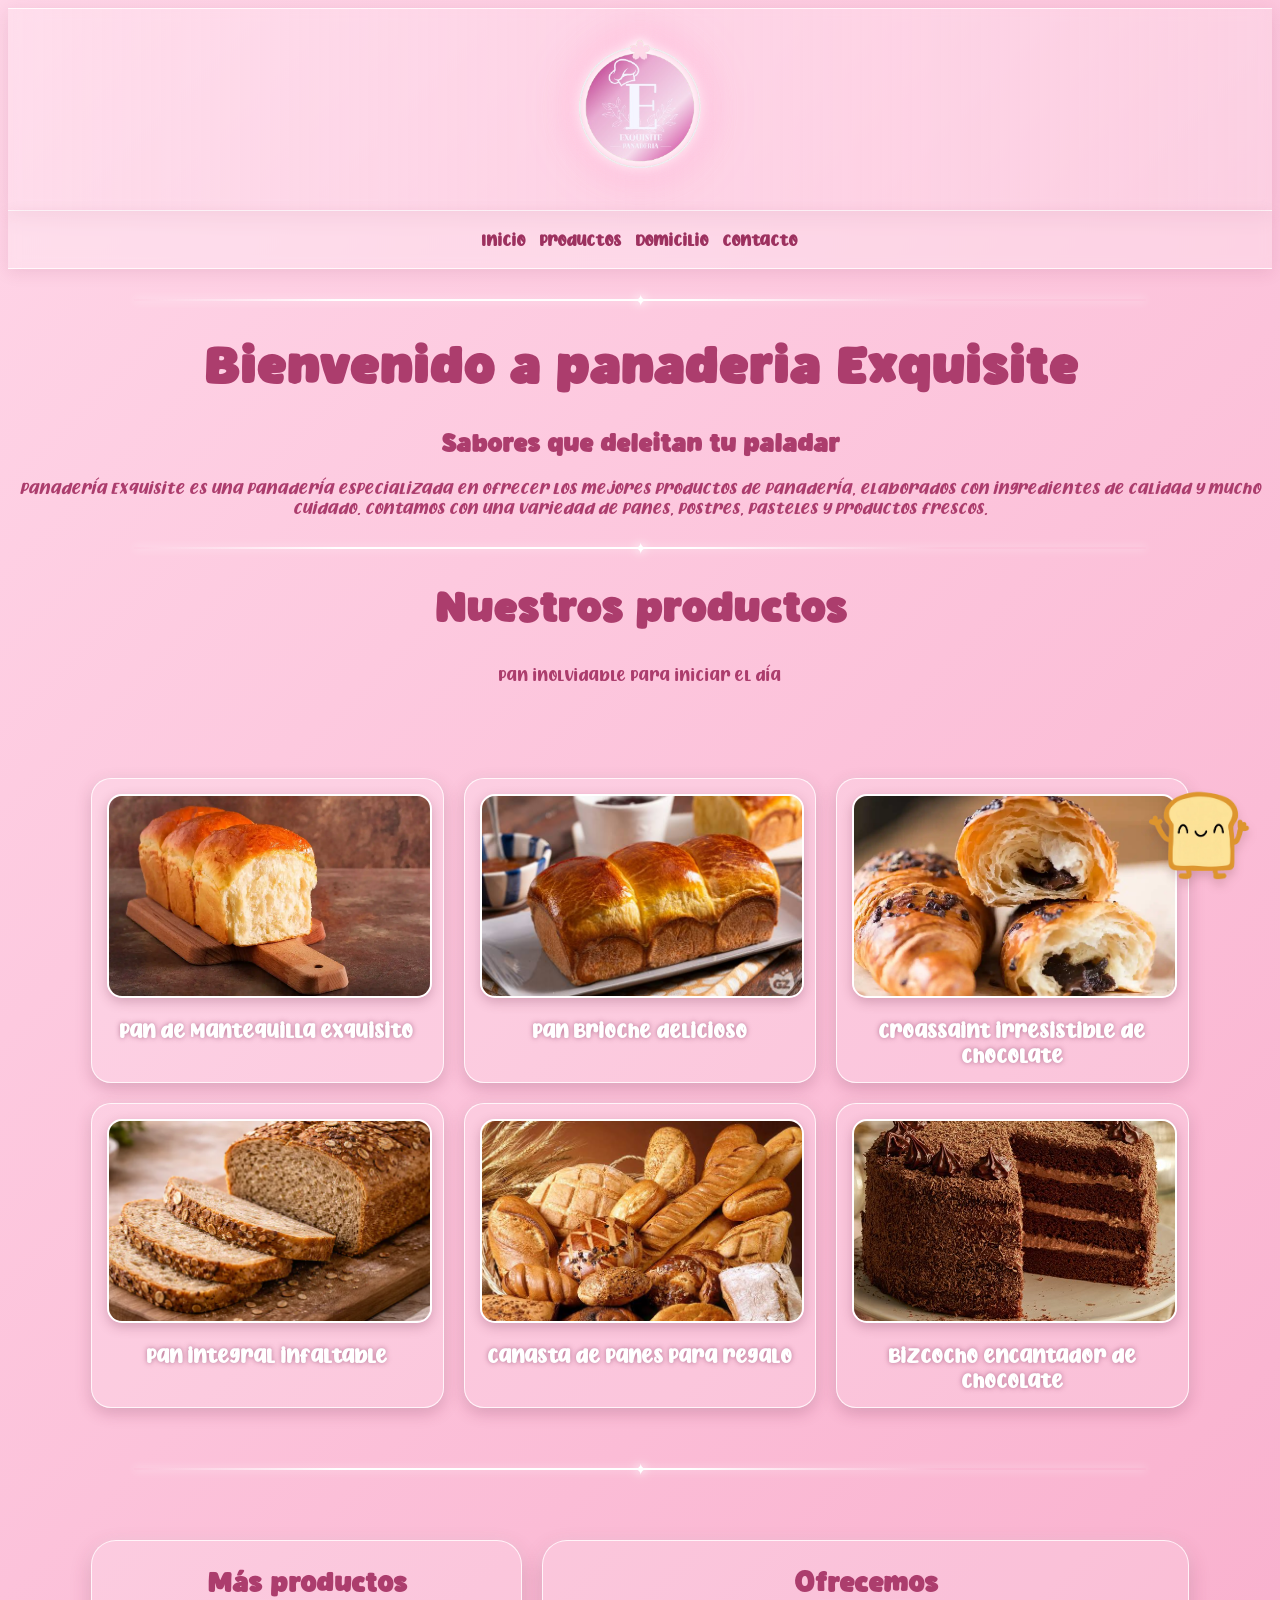
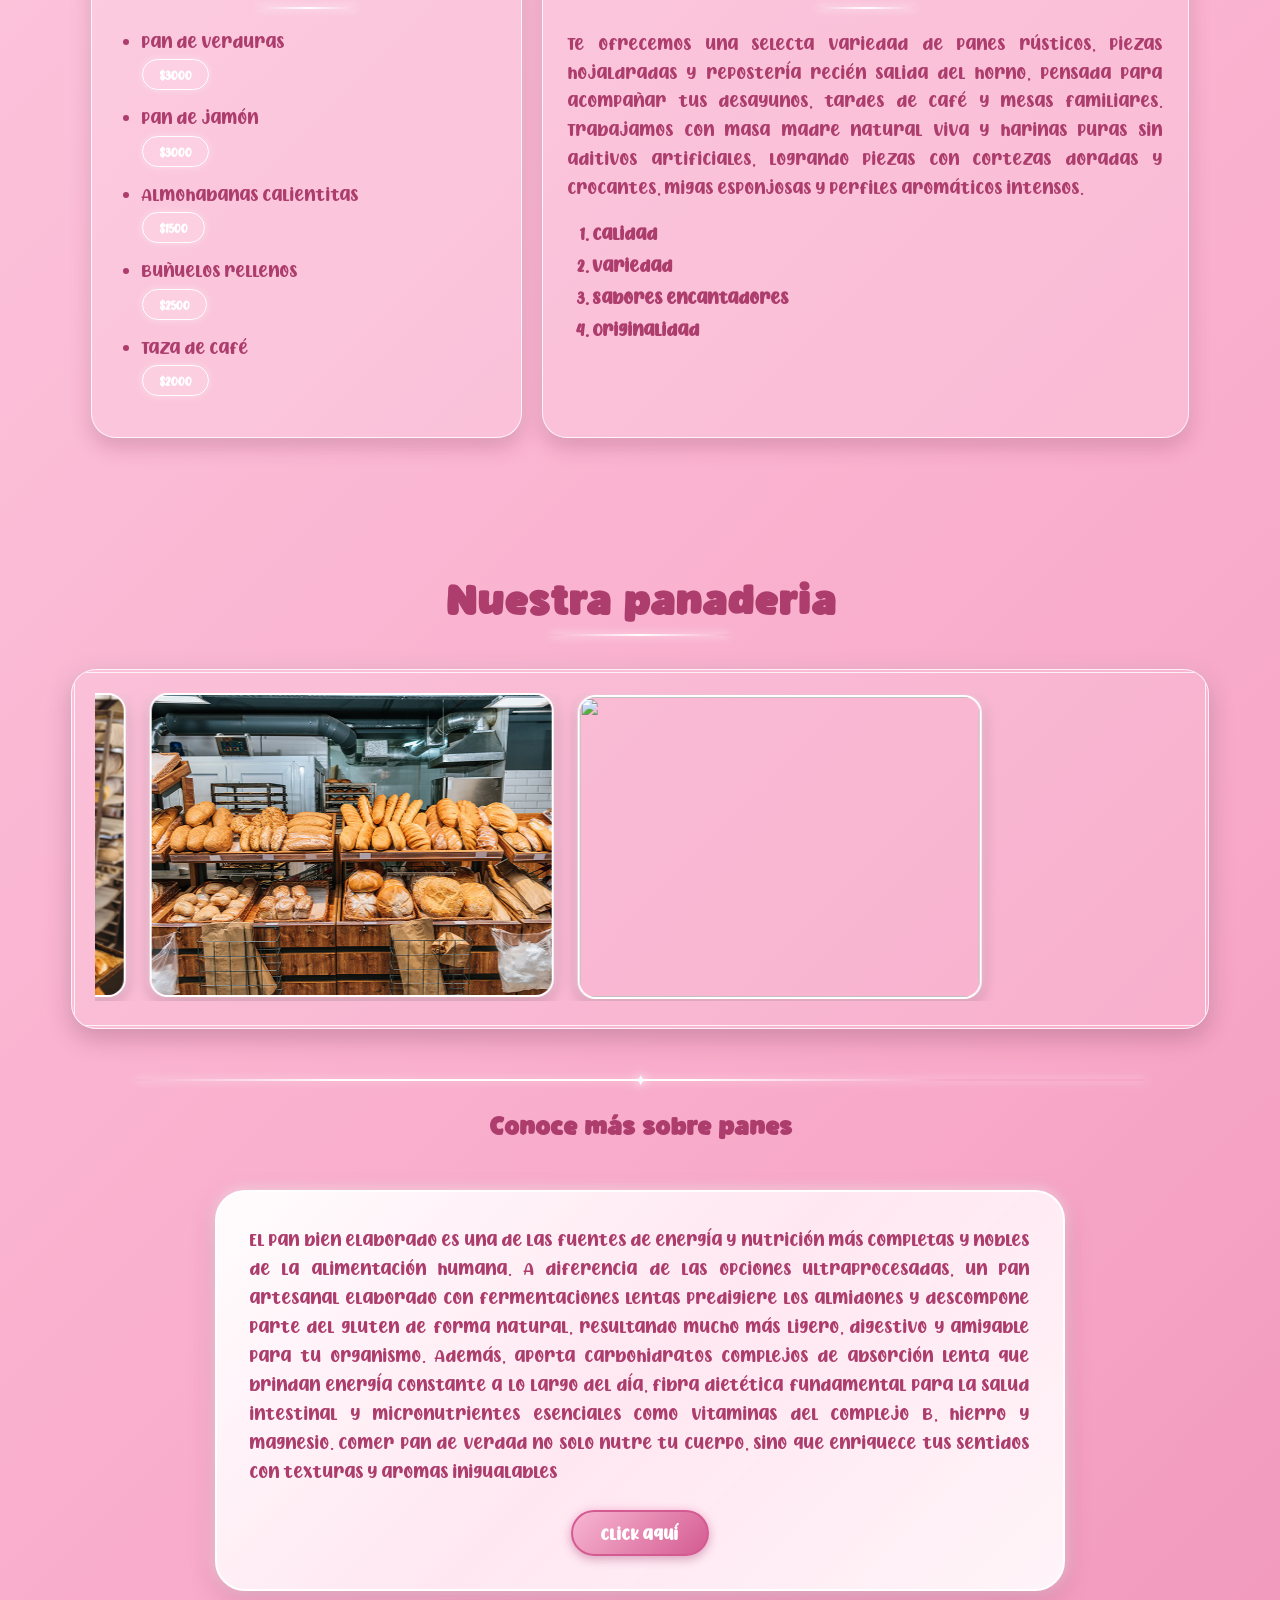
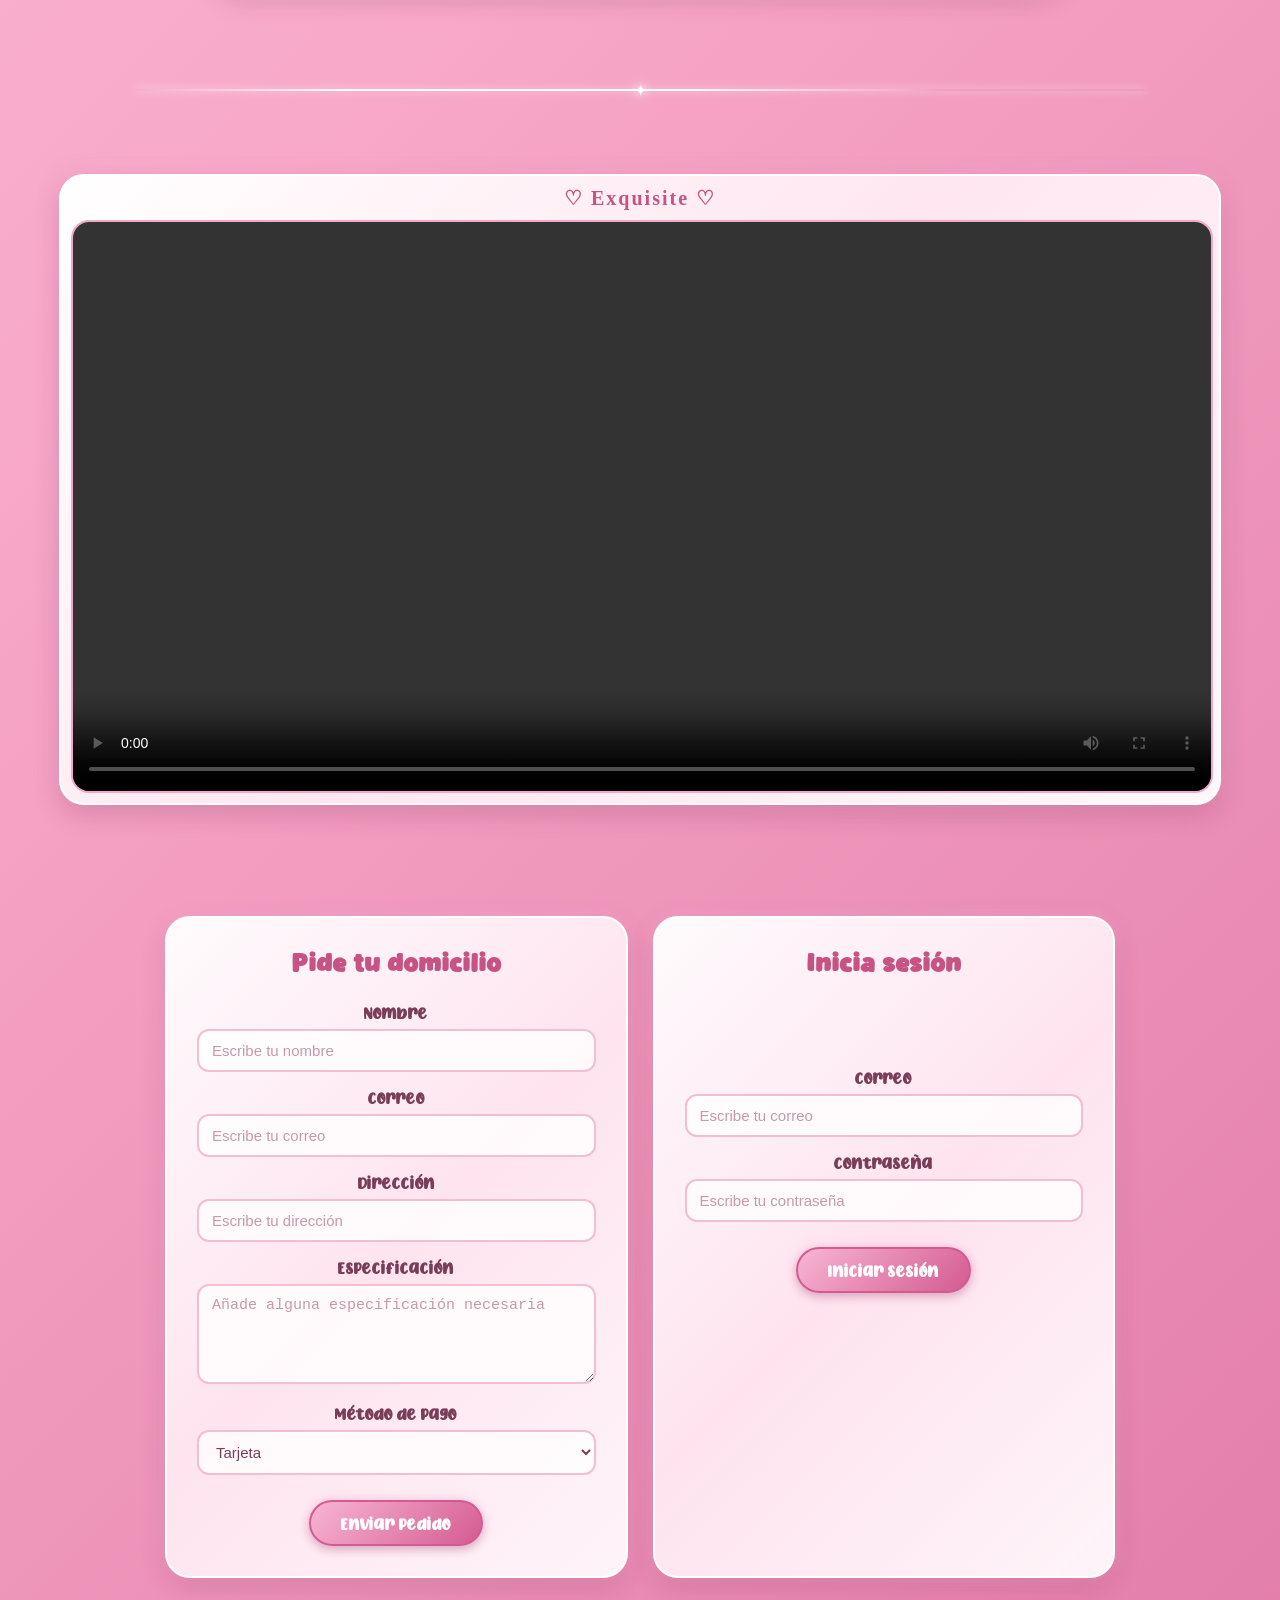
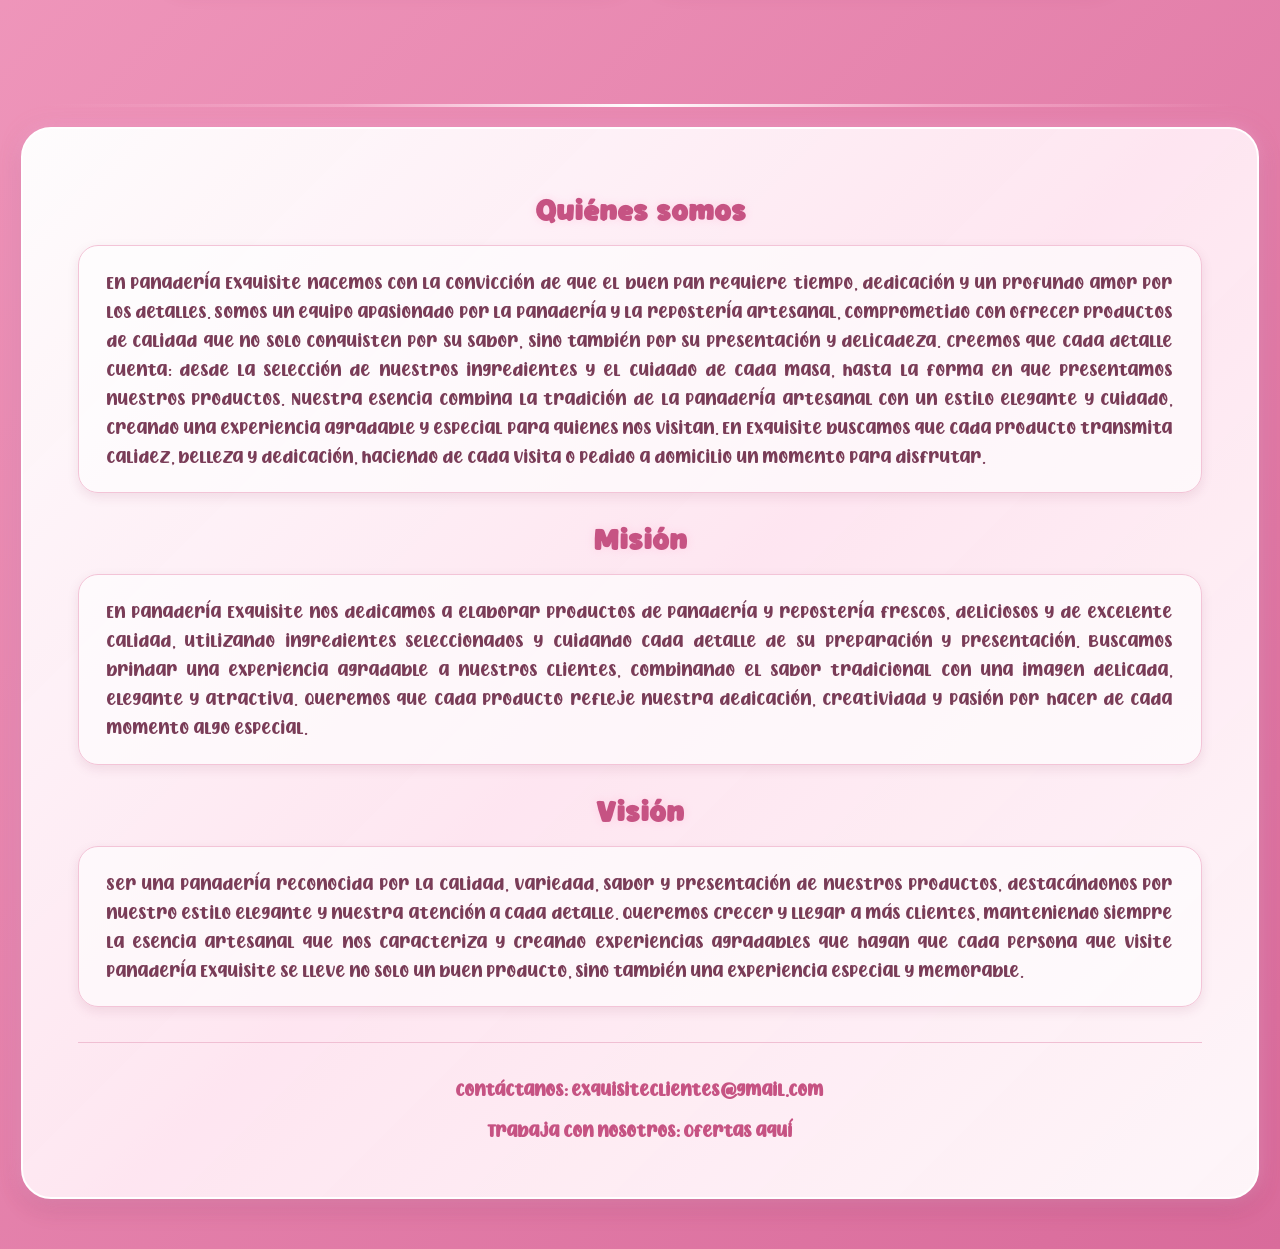
==== index.html @ e4d368e2 "Add files via upload" ====
<!DOCTYPE html>
<html lang="en">
<head>
    <meta charset="UTF-8">
    <meta name="viewport" content="width=device-width, initial-scale=1.0">
    <title>Panaderia Exquisite</title>
    <link rel="stylesheet" href="estilo.css">
</head>
<body>
    <div class="intro-panes">
    <span>🥐</span>
    <span>🍞</span>
    <span>🥖</span>
    <span>🧁</span>
    <span>🥐</span>
    <span>🍞</span>
    <span>🥖</span>
    <span>🧁</span>
    <span>🍞</span>
    <span>🥐</span>
    </div>
    <!-- MASCOTA PAN -->
    <div class="mascota-pan">
        <img src="Imagenes/imagen_2026-09-28_223225090-removebg-preview.png" alt="Mascota de Panadería Exquisite">
    </div>
    <center>
    <div class="barra-logo">
        <img src="Imagenes/OTRO LOGO.png" alt="logo" width="150" height="100" class="logo">
    </div>
    <div class="menu-exquisite">
        <table>
            <tr>
            <td>
                <a href="#inicio">Inicio</a>
            </td>
            <td>
                <a href="#productos">Productos</a>
            </td>
            <td>
                <a href="#domicilio">Domicilio</a>
            </td>
            <td>
                <a href="#contacto">Contacto</a>
            </td>
            </tr>
        </table>
    </div>
    </center>
    <div class="linea-decorativa">
        <span class="punto">✦</span>
    </div>
    <div class="Titulo">
        <center>
            <h1>
                    <strong>Bienvenido a panaderia Exquisite</strong>
                </h1>
            </center>
        </div>
        <center>
    </center>
    <center>
        <h2>
            <strong>Sabores que deleitan tu paladar</strong>
        </h2>
        <p>
            <em>Panadería Exquisite es una panadería especializada en ofrecer los mejores productos de panadería, elaborados con ingredientes de calidad y mucho cuidado. Contamos con una variedad de panes, postres, pasteles y productos frescos.</em>
        </p>
        <div class="linea-decorativa">
            <span class="punto">✦</span>
        </div>
        <span class="tituloo">
            <h2 id="productos">
                <strong>Nuestros productos</strong>
            </h2>
        </span>
        <p>Pan inolvidable para iniciar el día</p>
    </center>
    <br>
    <center>
        <div class="catalogo">
            <table>
                <tr>
                    <td width="200" valign="top">
                        <img src="Imagenes/pan-de-mantequilla.webp">
                        <details>
                            <summary>Pan de Mantequilla exquisito</summary><button>$4000</button>
                            <P>Elaborado con mantequilla de primera calidad que le otorga un aroma irresistible, una miga extrasuave y un sabor delicadamente suave. Ideal para acompañar tus desayunos o disfrutar solo a cualquier hora del día.</P>
                        </details>
                    </td>
                    <td width="200" valign="top">
                        <img src="Imagenes/images.jpg">
                        <details>
                            <summary>Pan Brioche delicioso</summary><button>$5000</button>
                            <p>n clásico de la repostería francesa. Destaca por su textura esponjosa, su corteza dorada y un toque de dulzura característico que se deshace en la boca. Perfecto para tostadas francesas o meriendas especiales.</p>
                        </details>
                    </td>
                    <td width="200" valign="top">
                        <img src="Imagenes/croissant-relleno-de-chocolate.webp">
                        <details>
                            <summary>Croassaint irresistible de chocolate</summary><button>$4500</button>
                            <p>Deliciosa y crujiente masa de hojaldre elaborada con finas capas de mantequilla, rellenada en su corazón con rico chocolate cremoso. El equilibrio perfecto entre lo crujiente del hojaldre y el dulzor del cacao.</p>
                        </details>
                    </td>
                </tr>
                <tr>
                    <td width="200" valign="top">
                        <img src="Imagenes/pan-integral-casero-768.webp">
                        <details>
                            <summary>Pan integral infaltable</summary><button>$5000</button>
                            <p>Horneado con harina 100% integral y una selección de granos ricos en fibra. Conserva el sabor auténtico del trigo natural, ofreciendo una opción nutritiva, saludable y llena de energía para tus comidas diarias.</p>
                        </details>
                    </td>
                    <td width="200" valign="top">
                        <img src="Imagenes/images (1).jpg">
                        <details>
                            <summary>Canasta de panes para regalo</summary><button>$18000</button>
                            <p>Una variada y colorida selección de nuestras mejores creaciones artesanales. Incluye una mezcla de panes salados, integrales y de corteza crujiente, ideal para compartir al centro de la mesa en reuniones o cenas familiares.</p>
                        </details>
                    </td>
                    <td width="200" valing="top">
                        <img src="Imagenes/bizcocho-de-chocolate-y-trufa_abafe2bc_600x600.jpg">
                        <details>
                            <summary>Bizcocho encantador de chocolate</summary><button>$6000</button>
                            <p>Un bizcocho húmedo, esponjoso e intensamente achocolatado. Preparado con cacao puro para ofrecer un sabor profundo y reconfortante en cada bocado, perfecto para acompañar un buen café o vaso de leche.</p>
                        </details>
                    </td>
                </tr>
            </table>
        </div>
    </center>
        <div class="linea-decorativa">
            <span class="punto">✦</span>
        </div>
    <center>
 <div class="productos-empresa">
    <table>
        <tr>
            <td width="40%" valign="top">
                <h2>
                    <strong>Más productos</strong>
                </h2>

                <ul>
                    <li>Pan de verduras<br><button>$3000</button></li>
                    <li>Pan de jamón<br><button>$3000</button></li>
                    <li>Almohabanas calientitas<br><button>$1500</button></li>
                    <li>Buñuelos rellenos<br><button>$2500</button></li>
                    <li>Taza de café<br><button>$2000</button></li>
                </ul>
            </td>

            <td width="60%" valign="top">
                <h2>
                    <strong>Ofrecemos</strong>
                </h2>

                <p>
                    Te ofrecemos una selecta variedad de panes rústicos, piezas
                    hojaldradas y repostería recién salida del horno, pensada para
                    acompañar tus desayunos, tardes de café y mesas familiares.
                    Trabajamos con masa madre natural viva y harinas puras sin
                    aditivos artificiales, logrando piezas con cortezas doradas y
                    crocantes, migas esponjosas y perfiles aromáticos intensos.
                </p>

                <ol>
                    <li>Calidad</li>
                    <li>Variedad</li>
                    <li>Sabores encantadores</li>
                    <li>Originalidad</li>
                </ol>
            </td>
        </tr>
    </table>
</div>
    <br>
    <center>
        <div class="carrusel">
            <h2>
                <strong>Nuestra panaderia</strong>
            </h2>
            <table border="4" bordercolor="white">
                <tr>
                    <td width="1200">
                        <marquee direction="right" scrollamount="17">
                            <img src="Imagenes/images (3).jpg" width="400" height="300" border="2">
                            <img src="Imagenes/images (4).jpg" width="400" height="300" border="2">
                            <img src="Imagenes/michetta-and-sweet-food-on-a-table-while-male-and-2023-11-27-05-03-19-utc-1024x683.jpg" width="400" height="300" border="2">
                            <img src="Imagenes/panaderia-barranquilla.jpg" width="400" height="300" border="2">
                            <img src="Imagenes/Tipos-de-pan.webp" width="400" height="300" border="2">

                        </marquee>
                    </td>
                </tr>
            </table>
        </div>
    </center>
    <div class="linea-decorativa">
        <span class="punto">✦</span>
    </div>
    <center>
        <h2>
            <strong>Conoce más sobre panes</strong>
        </h2>
        <div class="contenedor">
            <table width="800">
                <tr>
                    <td>
                        <p>El pan bien elaborado es una de las fuentes de energía y nutrición más completas y nobles de la alimentación humana. A diferencia de las opciones ultraprocesadas, un pan artesanal elaborado con fermentaciones lentas predigiere los almidones y descompone parte del gluten de forma natural, resultando mucho más ligero, digestivo y amigable para tu organismo. Además, aporta carbohidratos complejos de absorción lenta que brindan energía constante a lo largo del día, fibra dietética fundamental para la salud intestinal y micronutrientes esenciales como vitaminas del complejo B, hierro y magnesio. Comer pan de verdad no solo nutre tu cuerpo, sino que enriquece tus sentidos con texturas y aromas inigualables</p>
                        <center>
                            <button class="boton-pan"><a href="https://www.levapan.com/tipos-de-panes-colombianos/">Click aquí</a></button>
                        </center>
                    </td>
                </tr>
            </table>
        </div>
    </center>
    <br>
    <div class="linea-decorativa">
        <span class="punto">✦</span>
    </div>
<br>
<div class="video">
    <div class="titulo-video">♡ Exquisite ♡</div>
        <video controls>
            <source src="Videos/Video horizontal para una panadería elegante con estética cute rosa, romántica, delicada y apetitosa. Paleta de rosa pastel, blanco, crema y pequeños detalles dorados. Una panadería refinada aparece con iluminación.mp4" type="video/mp4">
            Tu navegador no puede reproducir este video.
         </video>
</div>
    <br>
    <br>
<div class="formularios">

    <!-- FORMULARIO DOMICILIO -->
    <div class="formulario domicilio">
        <h3 id="domicilio">Pide tu domicilio</h3>

        <form>
            <label>Nombre</label>
            <input type="text" placeholder="Escribe tu nombre">

            <label>Correo</label>
            <input type="email" placeholder="Escribe tu correo">

            <label>Dirección</label>
            <input type="text" placeholder="Escribe tu dirección">

            <label>Especificación</label>
            <textarea placeholder="Añade alguna especificación necesaria"></textarea>

            <label>Método de pago</label>
            <select>
                <option>Tarjeta</option>
                <option>Nequi</option>
                <option>Contraentrega</option>
            </select>

            <button type="submit">Enviar pedido</button>
        </form>
    </div>


    <!-- FORMULARIO INICIO DE SESIÓN -->
    <div class="formulario login">
        <h3>Inicia sesión</h3>

        <form>
            <label>Correo</label>
            <input type="email" placeholder="Escribe tu correo">

            <label>Contraseña</label>
            <input type="password" placeholder="Escribe tu contraseña">

            <button type="submit">Iniciar sesión</button>
        </form>
    </div>

</div>
    <br>
    <br>
<hr class="linea">

<header class="header-exquisite">

    <h2 id="contacto">Quiénes somos</h2>

    <div class="Quien">
        <p>
            En Panadería Exquisite nacemos con la convicción de que el buen pan requiere tiempo, dedicación y un profundo amor por los detalles. Somos un equipo apasionado por la panadería y la repostería artesanal, comprometido con ofrecer productos de calidad que no solo conquisten por su sabor, sino también por su presentación y delicadeza. Creemos que cada detalle cuenta: desde la selección de nuestros ingredientes y el cuidado de cada masa, hasta la forma en que presentamos nuestros productos. Nuestra esencia combina la tradición de la panadería artesanal con un estilo elegante y cuidado, creando una experiencia agradable y especial para quienes nos visitan. En Exquisite buscamos que cada producto transmita calidez, belleza y dedicación, haciendo de cada visita o pedido a domicilio un momento para disfrutar.
        </p>
    </div>


    <h2>Misión</h2>

    <div class="mision">
        <p>
           En Panadería Exquisite nos dedicamos a elaborar productos de panadería y repostería frescos, deliciosos y de excelente calidad, utilizando ingredientes seleccionados y cuidando cada detalle de su preparación y presentación. Buscamos brindar una experiencia agradable a nuestros clientes, combinando el sabor tradicional con una imagen delicada, elegante y atractiva. Queremos que cada producto refleje nuestra dedicación, creatividad y pasión por hacer de cada momento algo especial.
        </p>
    </div>


    <h2>Visión</h2>

    <div class="vision">
        <p>
            Ser una panadería reconocida por la calidad, variedad, sabor y presentación de nuestros productos, destacándonos por nuestro estilo elegante y nuestra atención a cada detalle. Queremos crecer y llegar a más clientes, manteniendo siempre la esencia artesanal que nos caracteriza y creando experiencias agradables que hagan que cada persona que visite Panadería Exquisite se lleve no solo un buen producto, sino también una experiencia especial y memorable.
        </p>
    </div>


    <div class="contacto-exquisite">
        <p>
            <strong>Contáctanos:</strong>
            <a href="mailto:exquisiteclientes@gmail.com">
                exquisiteclientes@gmail.com
            </a>
        </p>

        <p>
            <strong>Trabaja con nosotros:</strong>
            <a href="https://co.computrabajo.com/" target="_blank">
                Ofertas aquí
            </a>
        </p>
    </div>
</header>
</body>
</html>
---- estilo.css ----
/*degradado bonito*/
body {
    background: linear-gradient(135deg, #ffd6e8, #f8a8c8, #d96b9b);
}
/*fuente*/

@font-face {
    font-family: "Yellow banana";
    src: url(/Fuentes/Yellow\ Banana.otf) format(TrueType);
}

@font-face {
    font-family: "CHICKEN Pie";
    src: url(/Fuentes/CHICKEN\ Pie.ttf) format(TrueType);
}

h1,h2,h3,h4 {
    font-family: "Yellow banana", sans-serif;
    color: #ac3d6d;
}

p,button,option,summary,a,ol,ul,li,label {
    font-family: "CHICKEN Pie", sans-serif;
    color: #ac3d6d;
}
/* ANIMACIÓN DE PANES AL ENTRAR */

.intro-panes {
    position: fixed;
    top: 0;
    left: 0;

    width: 100%;
    height: 100vh;

    pointer-events: none;
    z-index: 9999;

    overflow: hidden;

    animation: desaparecerPanes 1s ease forwards;
    animation-delay: 4s;
}


/* CADA PAN */

.intro-panes span {
    position: absolute;
    top: -100px;

    font-size: 45px;

    opacity: 0;

    animation: caerPan 3s ease-in forwards;
}


/* POSICIONES Y TIEMPOS */

.intro-panes span:nth-child(1) {
    left: 5%;
    animation-delay: 0.2s;
}

.intro-panes span:nth-child(2) {
    left: 15%;
    animation-delay: 0.7s;
}

.intro-panes span:nth-child(3) {
    left: 27%;
    animation-delay: 0.3s;
}

.intro-panes span:nth-child(4) {
    left: 38%;
    animation-delay: 1s;
}

.intro-panes span:nth-child(5) {
    left: 50%;
    animation-delay: 0.4s;
}

.intro-panes span:nth-child(6) {
    left: 62%;
    animation-delay: 0.9s;
}

.intro-panes span:nth-child(7) {
    left: 73%;
    animation-delay: 0.5s;
}

.intro-panes span:nth-child(8) {
    left: 83%;
    animation-delay: 1.1s;
}

.intro-panes span:nth-child(9) {
    left: 92%;
    animation-delay: 0.6s;
}

.intro-panes span:nth-child(10) {
    left: 45%;
    animation-delay: 1.3s;
}


/* CAÍDA */

@keyframes caerPan {

    0% {
        top: -100px;
        opacity: 0;
        transform: rotate(-20deg) scale(0.7);
    }

    15% {
        opacity: 1;
    }

    50% {
        transform: rotate(15deg) scale(1);
    }

    80% {
        opacity: 1;
    }

    100% {
        top: 110vh;
        opacity: 0;
        transform: rotate(30deg) scale(0.9);
    }
}


/* DESAPARECER TODA LA ANIMACIÓN */

@keyframes desaparecerPanes {

    0% {
        opacity: 1;
    }

    100% {
        opacity: 0;
        visibility: hidden;
    }
}

/* MASCOTA PAN */

.mascota-pan {
    position: fixed;
    right: 25px;
    bottom: 20px;
    width: 110px;
    z-index: 5000;
    pointer-events: none;

    animation: saltarPan 4s ease-in-out infinite;
}

.mascota-pan img {
    width: 100%;
    height: auto;
    display: block;

    filter: drop-shadow(0 6px 5px rgba(100, 50, 50, 0.20));
}

@keyframes saltarPan {

    0%, 75%, 100% {
        transform: translateY(0) rotate(0deg);
    }

    80% {
        transform: translateY(-10px) rotate(-4deg);
    }

    85% {
        transform: translateY(-40px) rotate(4deg);
    }

    90% {
        transform: translateY(0) rotate(0deg);
    }
}

.barra-logo {
    width: 100%;
    min-height: 120px;

    display: flex;
    justify-content: center;
    align-items: center;

    background: linear-gradient(
        to right,
        rgba(255, 255, 255, 0.20),
        rgba(255, 220, 235, 0.45),
        rgba(255, 255, 255, 0.20)
    );

    border-top: 1px solid rgba(255, 255, 255, 0.8);
    border-bottom: 1px solid rgba(255, 255, 255, 0.8);

    backdrop-filter: blur(6px);

    box-shadow:
        0 4px 18px rgba(120, 30, 70, 0.12);
}
/* =========================
   MENÚ DE NAVEGACIÓN
========================= */

.menu-exquisite {
    width: 100%;

    display: flex;
    justify-content: center;
    align-items: center;
    gap: 35px;

    padding: 15px 20px;
    box-sizing: border-box;

    background: rgba(255, 255, 255, 0.25);

    border-bottom: 1px solid rgba(255, 255, 255, 0.8);

    backdrop-filter: blur(6px);

    box-shadow:
        0 4px 15px rgba(120, 30, 70, 0.10);
}

/* Enlaces */

.menu-exquisite a {
    position: relative;

    color: #9d315f;

    text-decoration: none;

    font-size: 16px;
    font-weight: bold;

    padding: 7px 5px;

    transition: 0.3s ease;
}

/* Línea debajo al pasar el mouse */

.menu-exquisite a::after {
    content: "";

    position: absolute;

    left: 50%;
    bottom: 0;

    width: 0;
    height: 2px;

    background: #d45b91;

    transform: translateX(-50%);

    transition: 0.3s ease;
}

.menu-exquisite a:hover {
    color: #d45b91;
}

.menu-exquisite a:hover::after {
    width: 100%;
}
.linea-decorativa {
    width: 80%;
    height: 2px;
    margin: 30px auto;
    position: relative;

    background: linear-gradient(
        to right,
        transparent,
        white 20%,
        white 45%,
        white 55%,
        transparent 80%
    );

    box-shadow: 0 0 8px rgba(255, 255, 255, 0.7);
}
.punto {
    position: absolute;
    top: 50%;
    left: 50%;
    transform: translate(-50%, -50%);

    color: white;
    font-size: 16px;
    text-shadow: 0 0 8px white, 0 0 15px white;
}

/*LOGO*/

.logo {
    width: 180px;
    height: auto;
    display: block;
    margin: 40px auto 0;
}

.navegacion {
    text-align: center;
    margin: 25px auto;
}

.navegacion table {
    border-collapse: separate;
    border-spacing: 8px;
    margin: auto;
}

.navegacion td {
    border: 1px solid white;
    border-radius: 25px;
    padding: 10px 22px;
    background: rgba(255, 255, 255, 0.12);

    box-shadow: 0 0 8px rgba(255, 255, 255, 0.35);

    transition: 0.3s ease;
}

.navegacion a {
    text-decoration: none;
    color: white;
    font-size: 17px;
    font-weight: bold;
    letter-spacing: 1px;
}

/* Efecto al pasar el mouse */
.navegacion td:hover {
    background: rgba(255, 255, 255, 0.30);
    box-shadow: 
        0 0 8px white,
        0 0 18px rgba(255, 180, 220, 0.8);

    transform: translateY(-3px);
}

.navegacion a:hover {
    color: #fff;
}

/* =========================
   CATÁLOGO
========================= */

.catalogo {
    width: 90%;
    margin: 40px auto;
}

/* Tabla del catálogo */
.catalogo table {
    width: 100%;
    border-collapse: separate;
    border-spacing: 20px;
}

/* Cada producto */
.catalogo td {
    width: 33.33%;
    padding: 15px;
    text-align: center;
    vertical-align: top;

    background: rgba(255, 255, 255, 0.15);
    border: 1px solid rgba(255, 255, 255, 0.8);
    border-radius: 20px;

    box-shadow:
        0 5px 15px rgba(120, 30, 70, 0.25),
        0 0 10px rgba(255, 255, 255, 0.25);

    transition: 0.3s ease;
}

/* Efecto al pasar el mouse */
.catalogo td:hover {
    transform: translateY(-8px);

    background: rgba(255, 255, 255, 0.25);

    box-shadow:
        0 10px 25px rgba(120, 30, 70, 0.3),
        0 0 18px rgba(255, 255, 255, 0.7);
}


/* =========================
   IMÁGENES
========================= */

.catalogo img {
    width: 100%;
    height: 200px;

    object-fit: cover;

    border: 2px solid white !important;
    border-radius: 15px;

    box-shadow:
        0 4px 12px rgba(100, 30, 60, 0.25);

    transition: 0.3s ease;
}

.catalogo img:hover {
    transform: scale(1.03);
}


/* =========================
   NOMBRE DEL PRODUCTO
========================= */

.catalogo summary {
    margin-top: 15px;

    color: white;
    font-size: 20px;
    font-weight: bold;

    cursor: pointer;

    list-style: none;

    text-shadow: 0 0 5px rgba(120, 40, 80, 0.5);
}

/* Quitar la flechita de details */
.catalogo summary::-webkit-details-marker {
    display: none;
}


/* =========================
   PRECIO
========================= */

.catalogo button {
    margin: 12px 0;

    padding: 8px 20px;

    background: rgba(255, 255, 255, 0.2);

    color: white;

    border: 1px solid white;
    border-radius: 20px;

    font-size: 16px;
    font-weight: bold;

    box-shadow: 0 0 8px rgba(255, 255, 255, 0.4);

    cursor: pointer;

    transition: 0.3s ease;
}

.catalogo button:hover {
    background: white;
    color: #d45b91;

    box-shadow:
        0 0 8px white,
        0 0 18px rgba(255, 255, 255, 0.8);
}


/* =========================
   DESCRIPCIÓN
========================= */

.catalogo p {
    color: white;

    font-size: 15px;
    line-height: 1.6;

    text-align: justify;

    margin: 10px 5px;
}

.Titulo h1{
    font-size: 50px;

}

.tituloo h2 {
    font-size: 40px;
}

/*logo*/

.logo {
    width: 190px;
    height: auto;
    display: block;
    margin: 30px auto;

    /* Brillo del logo */
    filter:
        drop-shadow(0 0 4px white)
        drop-shadow(0 0 10px rgba(255, 255, 255, 0.8))
        drop-shadow(0 0 20px rgba(255, 150, 200, 0.7));

    transition: all 0.5s ease;

    animation: brillo 3s ease-in-out infinite;
}

/* Brillo que aparece y desaparece suavemente */
@keyframes brillo {
    0%, 100% {
        filter:
            drop-shadow(0 0 4px white)
            drop-shadow(0 0 10px rgba(255, 255, 255, 0.7))
            drop-shadow(0 0 18px rgba(255, 150, 200, 0.5));
    }

    50% {
        filter:
            drop-shadow(0 0 7px white)
            drop-shadow(0 0 18px white)
            drop-shadow(0 0 30px rgba(255, 150, 200, 0.9));
    }
}

/* Efecto al pasar el mouse */
.logo:hover {
    transform: scale(1.06);
}

/* =========================
   PRODUCTOS Y EMPRESA
========================= */

.productos-empresa {
    width: 90%;
    margin: 50px auto;
}

/* Tabla */

.productos-empresa table {
    width: 100%;
    border-collapse: separate;
    border-spacing: 20px;
}

/* Tarjetas */

.productos-empresa td {
    padding: 25px;

    background: rgba(255, 255, 255, 0.16);

    border: 1px solid rgba(255, 255, 255, 0.8);
    border-radius: 25px;

    box-shadow:
        0 8px 20px rgba(120, 30, 70, 0.25),
        0 0 12px rgba(255, 255, 255, 0.25);

    color: white;

    transition: 0.4s ease;
}

/* Efecto al pasar el mouse */

.productos-empresa td:hover {
    transform: translateY(-5px);

    background: rgba(255, 255, 255, 0.23);

    box-shadow:
        0 10px 25px rgba(120, 30, 70, 0.3),
        0 0 20px rgba(255, 255, 255, 0.6);
}


/* =========================
   TÍTULOS
========================= */

.productos-empresa h2 {
    text-align: center;

    color: #ac3d6d;

    font-size: 26px;

    margin-top: 0;
    margin-bottom: 20px;
}


/* =========================
   LISTA DE PRODUCTOS
========================= */

.productos-empresa ul {
    padding-left: 25px;
}

.productos-empresa ul li {
    margin-bottom: 15px;

    font-size: 17px;

    line-height: 1.5;
}


/* =========================
   BOTONES DE PRECIO
========================= */

.productos-empresa button {
    margin-top: 5px;

    padding: 6px 16px;

    color: white;

    background: rgba(255, 255, 255, 0.15);

    border: 1px solid white;
    border-radius: 20px;

    font-weight: bold;

    box-shadow: 0 0 7px rgba(255, 255, 255, 0.4);

    transition: 0.3s ease;
}

.productos-empresa button:hover {
    background: white;

    color: #d45b91;

    box-shadow:
        0 0 8px white,
        0 0 18px rgba(255, 180, 220, 0.9);

    transform: scale(1.05);
}


/* =========================
   TEXTO
========================= */

.productos-empresa p {
    font-size: 17px;

    line-height: 1.7;

    text-align: justify;

    margin-bottom: 20px;
}


/* =========================
   LISTA DE CARACTERÍSTICAS
========================= */

.productos-empresa ol {
    padding-left: 25px;
}

.productos-empresa ol li {
    margin: 10px 0;

    font-size: 17px;

    font-weight: bold;
}
.productos-empresa h2::after {
    content: "";
    display: block;

    width: 100px;
    height: 2px;

    margin: 10px auto 0;

    background: linear-gradient(
        to right,
        transparent,
        white,
        transparent
    );

    box-shadow: 0 0 8px white;
}

.carrusel h2 {
    font-size: 40px;
}

/* =========================
   CARRUSEL
========================= */

.carrusel {
    width: 90%;
    margin: 50px auto;
    text-align: center;
}
/* Línea decorativa */

.carrusel h2::after {
    content: "";
    display: block;

    width: 180px;
    height: 2px;

    margin: 10px auto;

    background: linear-gradient(
        to right,
        transparent,
        white,
        transparent
    );

    box-shadow: 0 0 8px white;
}

/* Contenedor */

.carrusel table {
    width: 100%;
    border-collapse: separate;

    border: 1px solid rgba(255, 255, 255, 0.8);
    border-radius: 25px;

    overflow: hidden;

    background: rgba(255, 255, 255, 0.12);

    box-shadow:
        0 8px 25px rgba(100, 20, 60, 0.3),
        0 0 20px rgba(255, 255, 255, 0.25);
}

/* Espacio donde pasan las imágenes */

.carrusel td {
    padding: 20px;
}

/* Imágenes */

.carrusel img {
    width: 400px;
    height: 300px;

    object-fit: cover;

    margin: 0 10px;

    border: 2px solid white;
    border-radius: 18px;

    box-shadow:
        0 0 8px rgba(255, 255, 255, 0.5),
        0 5px 15px rgba(80, 20, 50, 0.3);

    transition: 0.4s ease;
}

/* Efecto al pasar el mouse */

.carrusel img:hover {
    transform: scale(1.04);

    box-shadow:
        0 0 10px white,
        0 0 25px rgba(255, 180, 220, 0.9);
}

.contenedor {
    width: 850px;
    max-width: 90%;
    margin: 50px auto;
    padding: 30px;
    
    background: linear-gradient(
        135deg,
        rgba(255, 255, 255, 0.96),
        rgba(255, 235, 244, 0.94),
        rgba(255, 248, 251, 0.96)
    );
    border: 2px solid white;
    border-radius: 30px;
    
    box-shadow:
        0 8px 25px rgba(120, 30, 70, 0.25),
        0 0 15px rgba(255, 255, 255, 0.7);
    
    box-sizing: border-box;
}

.contenedor table {
    width: 100%;
}

.contenedor p {
    font-size: 17px;
    line-height: 1.7;
    text-align: justify;
    margin: 0 0 25px 0;
}


/* BOTÓN */
.boton-pan {
    padding: 11px 28px;
    border: 2px solid #d45b91;
    border-radius: 30px;
    background: linear-gradient(135deg, #f8b6d2, #d45b91);
    box-shadow:
        0 4px 10px rgba(120, 30, 70, 0.25),
        0 0 10px rgba(255, 180, 220, 0.6);
    cursor: pointer;
    transition: 0.3s ease;
}

.boton-pan a {
    color: white;
    text-decoration: none;
    font-size: 16px;
    font-weight: bold;
}

.boton-pan:hover {
    transform: translateY(-3px) scale(1.05);
    box-shadow:
        0 6px 15px rgba(120, 30, 70, 0.3),
        0 0 20px rgba(255, 255, 255, 0.9);
}

.boton-pan:hover a {
    color: white;
}

.video {
    width: 1500px;
    max-width: 90%;
    margin: 35px auto;
    padding: 10px;

    background: linear-gradient(
        135deg,
        #ffffff,
        #ffe6f0,
        #fff8fb
    );

    border: 2px solid white;
    border-radius: 25px;

    box-shadow:
        0 8px 25px rgba(120, 30, 70, 0.25),
        0 0 18px rgba(255, 180, 220, 0.6);

    transition: 0.4s ease;
}

.video video {
    display: block;
    width: 100%;
    border-radius: 18px;
    border: 2px solid #f3a8c8;
}

/* Efecto al pasar el mouse */
.video:hover {
    transform: translateY(-5px);

    box-shadow:
        0 12px 30px rgba(120, 30, 70, 0.3),
        0 0 25px rgba(255, 170, 215, 0.8);
}

.titulo-video {
    text-align: center;
    color: #c65383;
    font-size: 20px;
    font-weight: bold;
    margin-bottom: 10px;
    letter-spacing: 2px;
}

.formularios {
    width: 90%;
    max-width: 950px;
    margin: 40px auto;

    display: flex;
    justify-content: center;
    align-items: stretch;
    gap: 25px;
}

/* TARJETAS DE LOS FORMULARIOS */

.formulario {
    flex: 1;
    padding: 30px;

    background: linear-gradient(
        135deg,
        rgba(255, 255, 255, 0.96),
        rgba(255, 232, 242, 0.95),
        rgba(255, 248, 251, 0.97)
    );

    border: 2px solid white;
    border-radius: 25px;

    box-shadow:
        0 8px 25px rgba(120, 30, 70, 0.20),
        0 0 15px rgba(255, 180, 220, 0.55);

    box-sizing: border-box;

    transition: 0.3s ease;
}

/* EFECTO AL PASAR EL MOUSE */

.formulario:hover {
    transform: translateY(-4px);

    box-shadow:
        0 12px 30px rgba(120, 30, 70, 0.25),
        0 0 22px rgba(255, 170, 215, 0.7);
}

/* TÍTULOS */

.formulario h3 {
    text-align: center;
    color: #c65383;
    font-size: 24px;
    margin-top: 0;
    margin-bottom: 25px;
}

/* ETIQUETAS */

.formulario label {
    display: block;
    color: #7a3d58;
    font-weight: bold;
    margin-top: 15px;
    margin-bottom: 7px;
}

/* CAMPOS */

.formulario input,
.formulario textarea,
.formulario select {
    width: 100%;
    padding: 11px 13px;

    box-sizing: border-box;

    border: 2px solid #f3bdd2;
    border-radius: 12px;

    background: rgba(255, 255, 255, 0.8);

    color: #7a3d58;
    font-size: 15px;

    outline: none;

    transition: 0.3s ease;
}

/* TEXTAREA */

.formulario textarea {
    height: 100px;
    resize: vertical;
}

/* CUANDO SE SELECCIONA UN CAMPO */

.formulario input:focus,
.formulario textarea:focus,
.formulario select:focus {
    border-color: #d45b91;

    box-shadow:
        0 0 8px rgba(212, 91, 145, 0.3);

    background: white;
}

/* TEXTO DE AYUDA */

.formulario input::placeholder,
.formulario textarea::placeholder {
    color: #c59aaa;
}

/* BOTÓN */

.formulario button {
    display: block;
    margin: 25px auto 0;

    padding: 11px 30px;

    border: 2px solid #d45b91;
    border-radius: 30px;

    background: linear-gradient(
        135deg,
        #f8b6d2,
        #d45b91
    );

    color: white;

    font-size: 16px;
    font-weight: bold;

    cursor: pointer;

    box-shadow:
        0 4px 10px rgba(120, 30, 70, 0.25),
        0 0 10px rgba(255, 180, 220, 0.5);

    transition: 0.3s ease;
}

/* BOTÓN HOVER */

.formulario button:hover {
    transform: translateY(-3px) scale(1.04);

    box-shadow:
        0 6px 15px rgba(120, 30, 70, 0.3),
        0 0 20px rgba(255, 180, 220, 0.8);
}
.login form {
    padding-top: 50px;
}

.linea {
    width: 94%;
    border: none;
    height: 3px;

    background: linear-gradient(
        to right,
        transparent,
        #f3a8c8,
        white,
        #f3a8c8,
        transparent
    );

    margin: 50px auto 20px;
}


.header-exquisite {
    width: 98%;
    max-width: 1500px;
    margin: 0 auto 50px;
    padding: 40px 55px;

    box-sizing: border-box;
    text-align: center;

    background: linear-gradient(
        135deg,
        rgba(255, 255, 255, 0.97),
        rgba(255, 235, 244, 0.95),
        rgba(255, 248, 251, 0.98)
    );

    border: 2px solid white;
    border-radius: 30px;

    box-shadow:
        0 8px 25px rgba(120, 30, 70, 0.20),
        0 0 18px rgba(255, 180, 220, 0.55);
}


/* TÍTULOS */

.header-exquisite h2 {
    color: #c65383;
    font-size: 27px;

    margin: 25px 0 18px;

    text-shadow:
        0 0 8px rgba(255, 180, 215, 0.4);
}


/* TARJETAS DE TEXTO */

.Quien,
.mision,
.vision {
    padding: 22px 28px;
    margin-bottom: 30px;

    background: rgba(255, 255, 255, 0.65);

    border: 1px solid #f3c4d7;
    border-radius: 20px;

    box-shadow:
        0 4px 12px rgba(120, 30, 70, 0.10);

    transition: 0.3s ease;
}


/* EFECTO */

.Quien:hover,
.mision:hover,
.vision:hover {
    transform: translateY(-3px);

    box-shadow:
        0 7px 18px rgba(120, 30, 70, 0.16),
        0 0 12px rgba(255, 180, 220, 0.45);
}


/* PÁRRAFOS */

.header-exquisite p {
    color: #7a3d58;
    font-size: 17px;
    line-height: 1.7;

    text-align: justify;

    margin: 0;
}


/* CONTACTO */

.contacto-exquisite {
    margin-top: 35px;
    padding-top: 20px;

    border-top: 1px solid #f0bfd3;
}

.contacto-exquisite p {
    text-align: center;
    margin: 12px 0;
}

.contacto-exquisite strong {
    color: #c65383;
}


/* ENLACES */

.header-exquisite a {
    color: #c65383;
    font-weight: bold;
    text-decoration: none;

    transition: 0.3s ease;
}

.header-exquisite a:hover {
    color: #9d315f;
    text-decoration: underline;
}
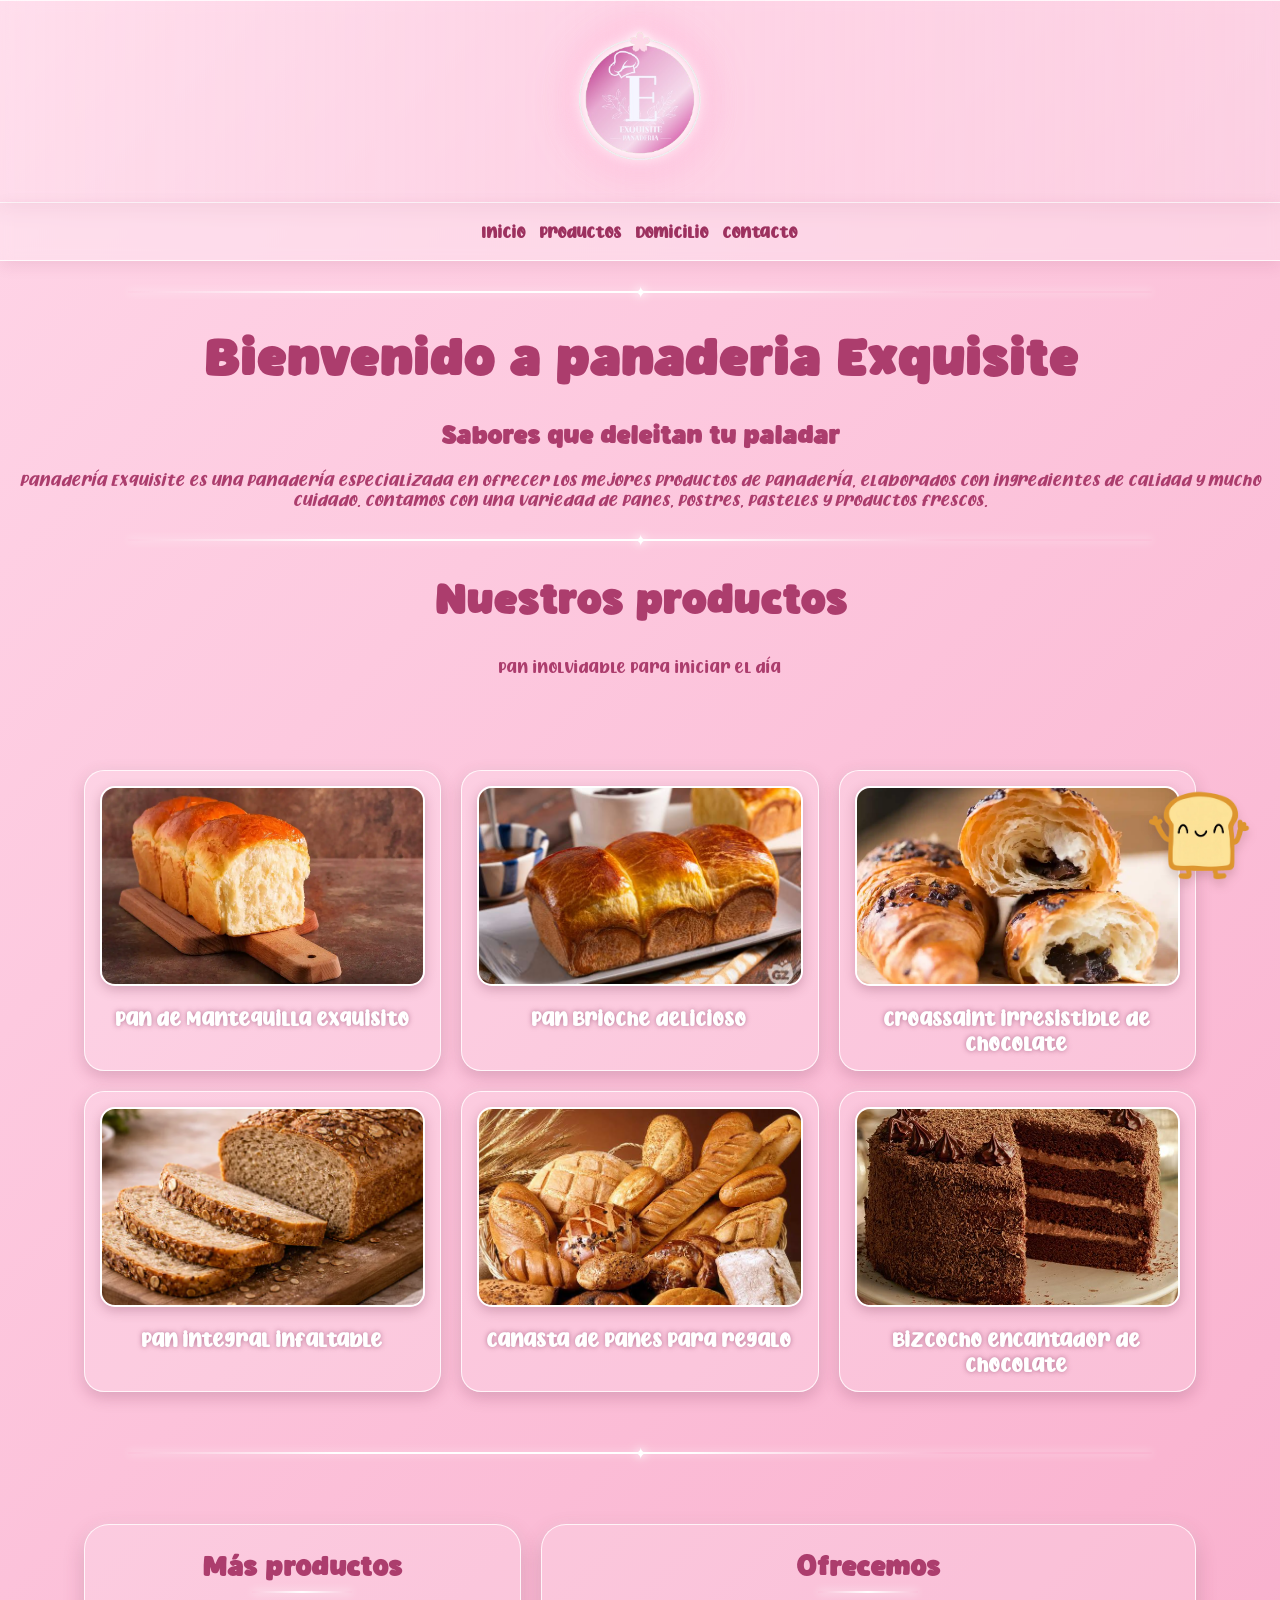
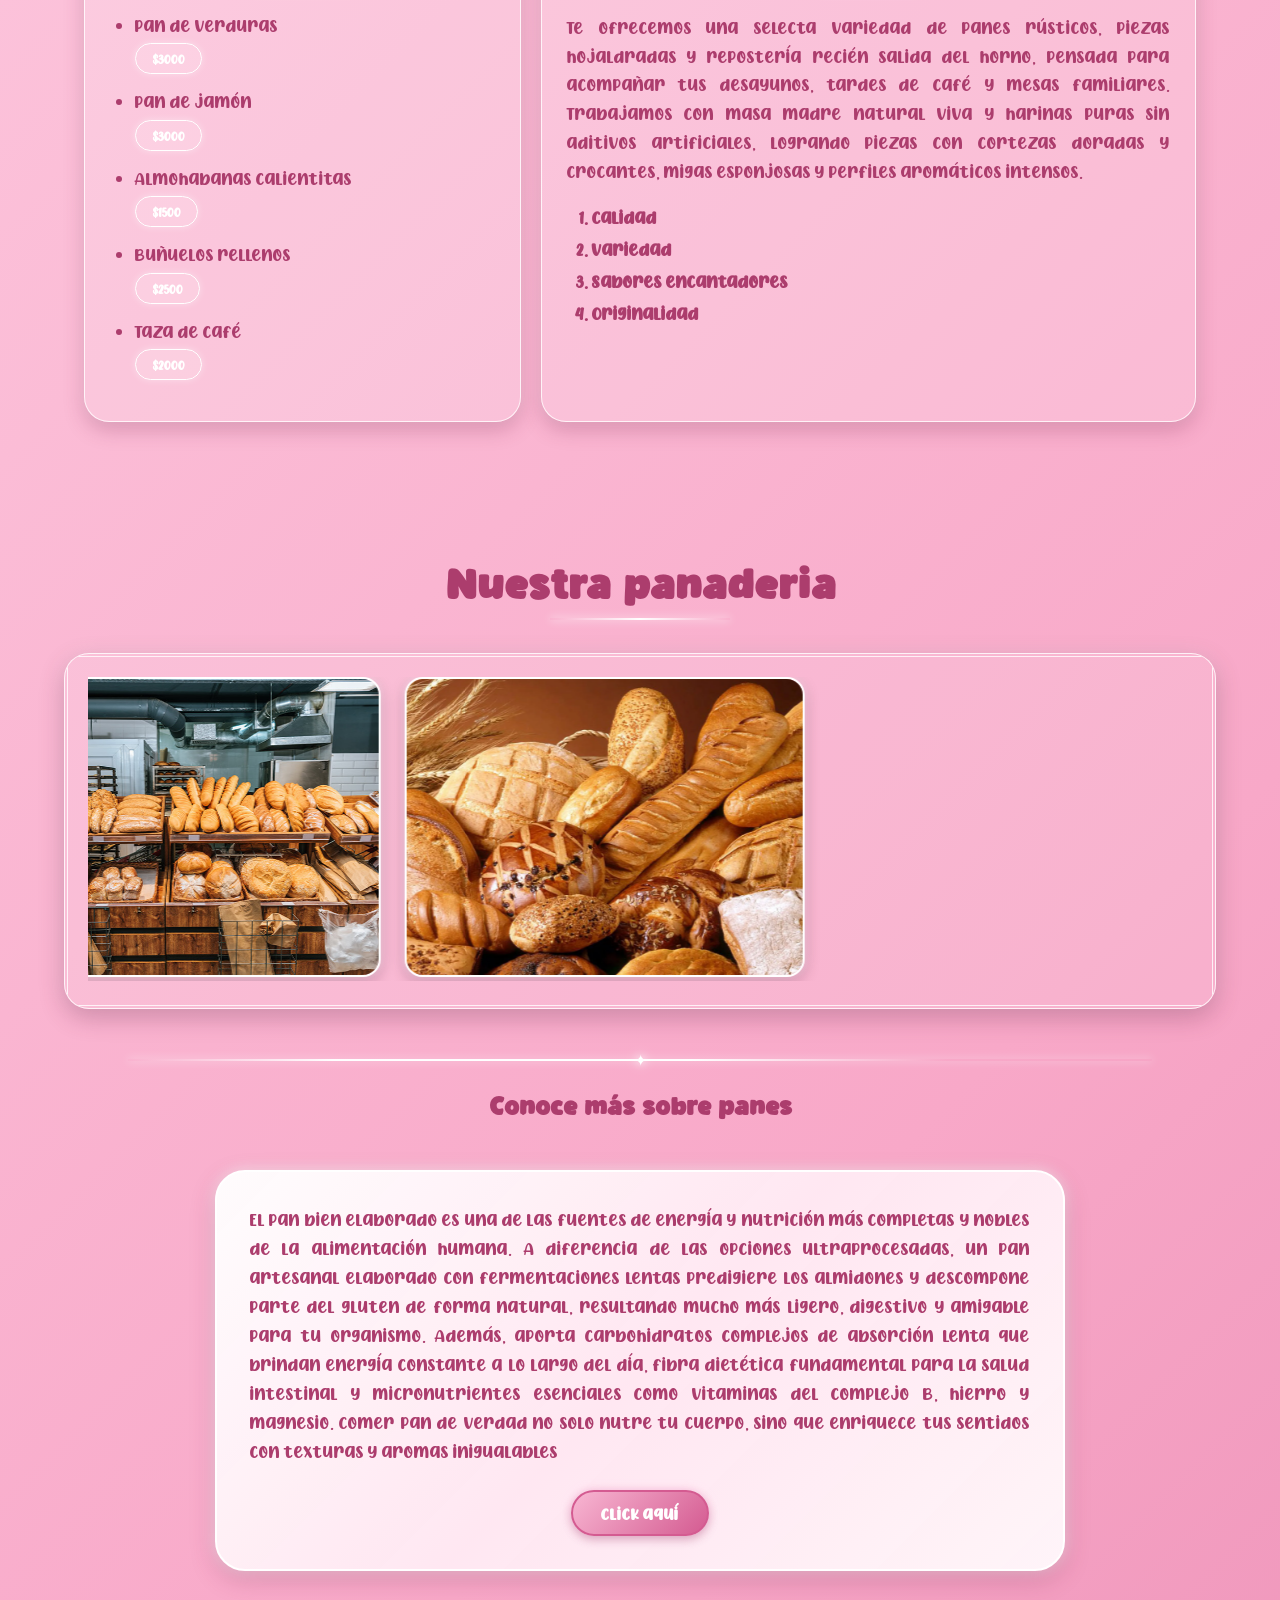
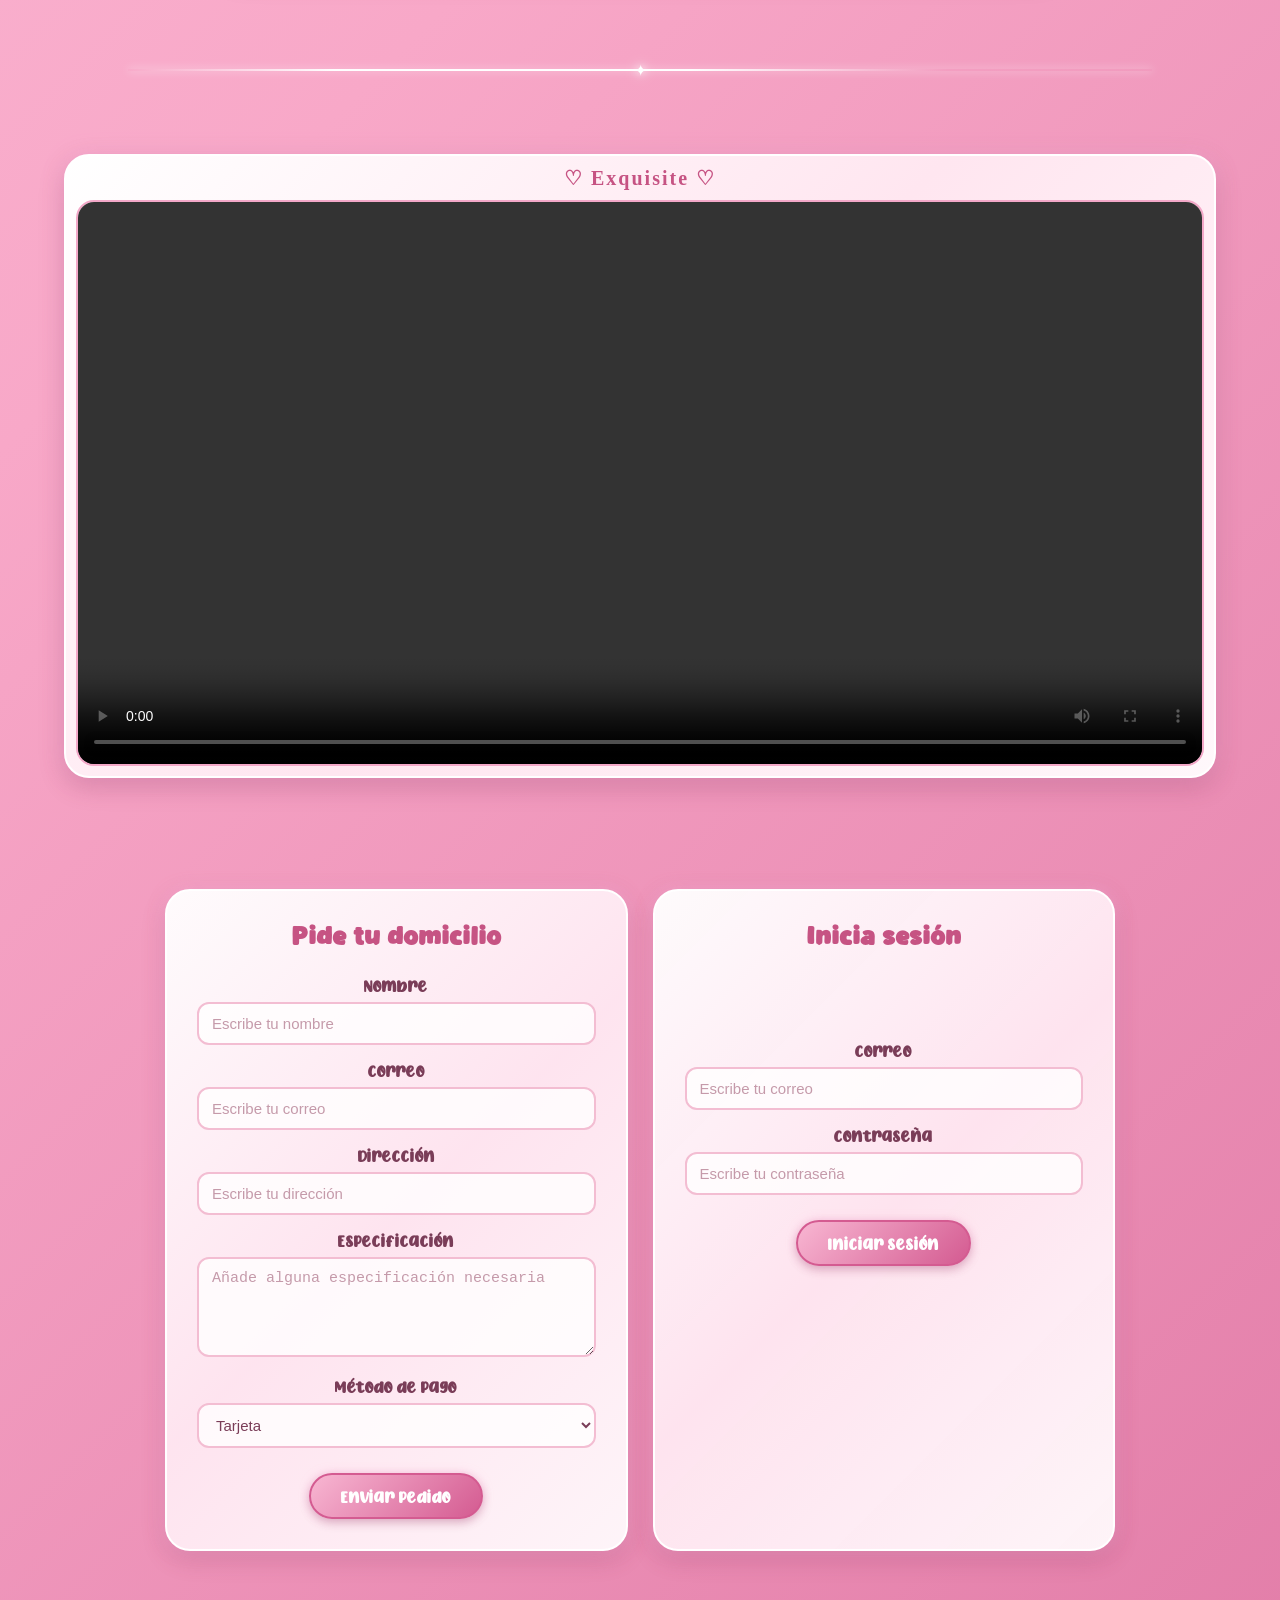
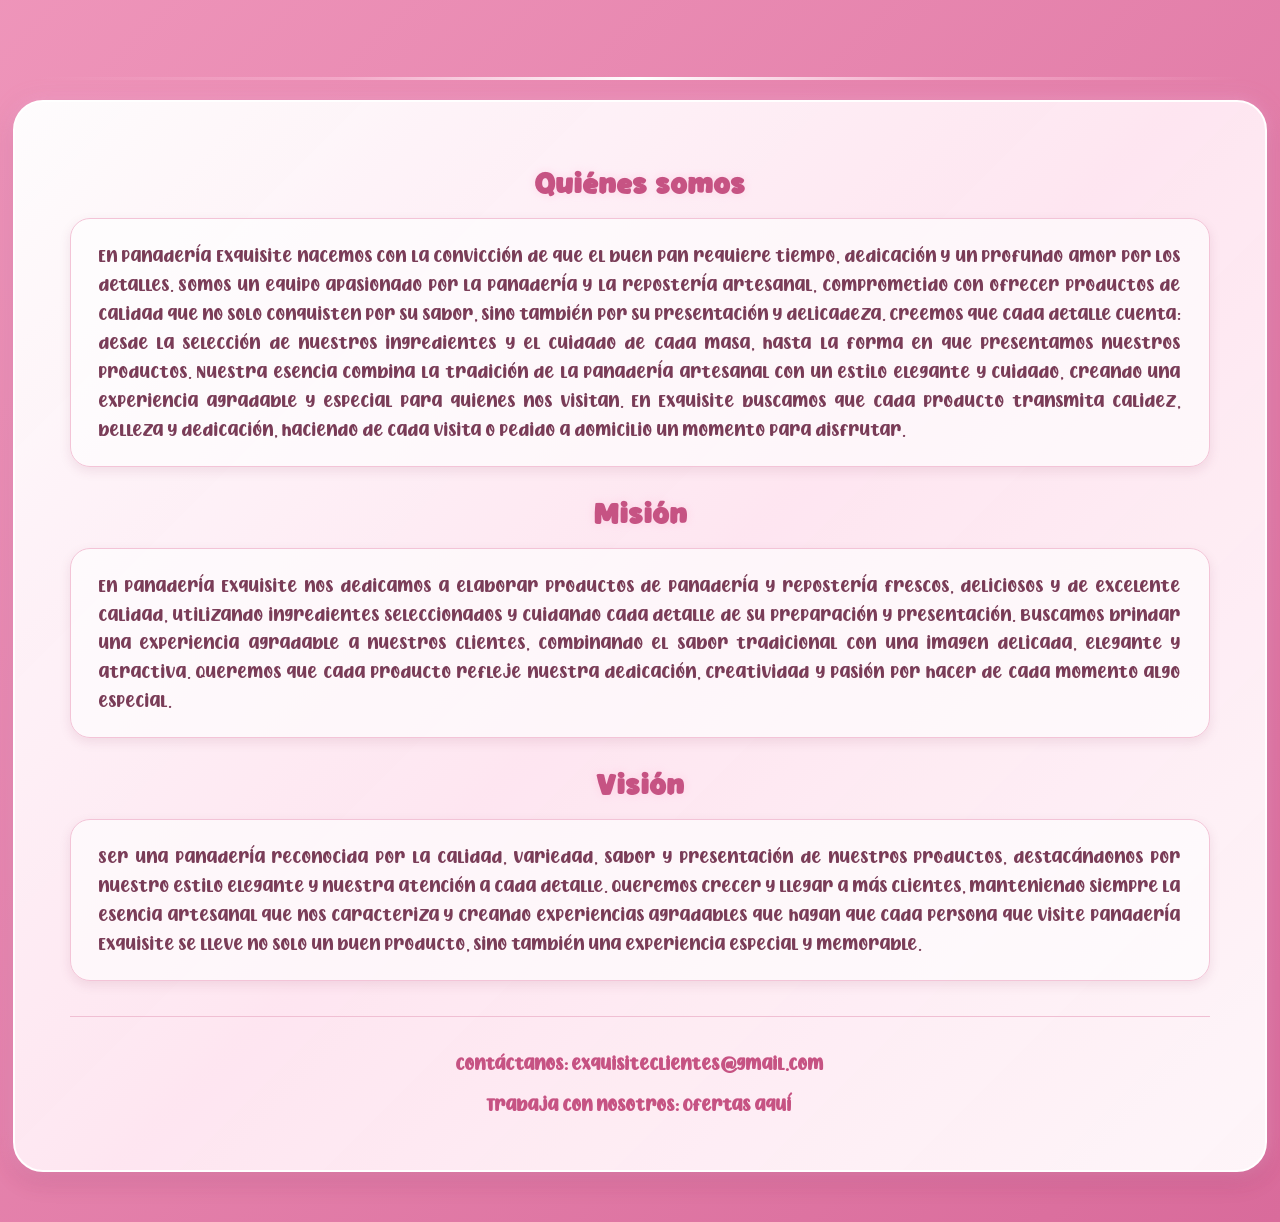
==== commit d8b2c5f8: "Add files via upload" ====
--- a/index.html
+++ b/index.html
@@ -223,7 +223,7 @@
 <div class="video">
     <div class="titulo-video">♡ Exquisite ♡</div>
         <video controls>
-            <source src="Videos/Video horizontal para una panadería elegante con estética cute rosa, romántica, delicada y apetitosa. Paleta de rosa pastel, blanco, crema y pequeños detalles dorados. Una panadería refinada aparece con iluminación.mp4" type="video/mp4">
+            <source src="Videos/exquisito.mp4" type="video/mp4">
             Tu navegador no puede reproducir este video.
          </video>
 </div>
--- a/estilo.css
+++ b/estilo.css
@@ -1,3 +1,16 @@
+* {
+    box-sizing: border-box;
+}
+
+html {
+    overflow-x: hidden;
+}
+
+body {
+    margin: 0;
+    width: 100%;
+}
+
 /*degradado bonito*/
 body {
     background: linear-gradient(135deg, #ffd6e8, #f8a8c8, #d96b9b);
@@ -6,12 +19,12 @@
 
 @font-face {
     font-family: "Yellow banana";
-    src: url(/Fuentes/Yellow\ Banana.otf) format(TrueType);
+    src: url(Fuentes/Yellow\ Banana.otf) format(TrueType);
 }
 
 @font-face {
     font-family: "CHICKEN Pie";
-    src: url(/Fuentes/CHICKEN\ Pie.ttf) format(TrueType);
+    src: url(Fuentes/CHICKEN\ Pie.ttf) format(TrueType);
 }
 
 h1,h2,h3,h4 {
@@ -1224,4 +1237,114 @@
 .header-exquisite a:hover {
     color: #9d315f;
     text-decoration: underline;
+}
+
+/* =========================
+   ADAPTACIÓN PARA CELULARES
+========================= */
+
+@media (max-width: 700px) {
+
+    /* BARRA DEL LOGO */
+    .barra-logo {
+        min-height: 100px;
+        padding: 10px;
+    }
+
+    .barra-logo img {
+        width: 140px;
+    }
+
+
+    /* MENÚ */
+    .menu-exquisite {
+        gap: 5px;
+        padding: 10px 8px;
+
+        flex-wrap: wrap;
+    }
+
+    .menu-exquisite a {
+        font-size: 14px;
+        padding: 8px 7px;
+    }
+
+
+    /* CONTENEDORES */
+    .contenedor {
+        width: 94%;
+        max-width: none;
+
+        padding: 20px;
+        margin: 30px auto;
+
+        border-radius: 22px;
+    }
+
+
+    /* TEXTOS */
+    .contenedor p {
+        font-size: 15px;
+        line-height: 1.6;
+    }
+
+
+    /* QUIÉNES SOMOS */
+    .header-exquisite {
+        width: 94%;
+        padding: 22px 18px;
+        margin-bottom: 30px;
+
+        border-radius: 22px;
+    }
+
+    .header-exquisite h2 {
+        font-size: 22px;
+    }
+
+    .header-exquisite p {
+        font-size: 15px;
+        line-height: 1.6;
+    }
+
+    .Quien,
+    .mision,
+    .vision {
+        padding: 18px;
+        margin-bottom: 20px;
+    }
+
+
+    /* FORMULARIOS */
+    .formularios {
+        width: 94%;
+
+        flex-direction: column;
+
+        gap: 20px;
+    }
+
+    .formulario {
+        width: 100%;
+        padding: 22px;
+    }
+
+    .formulario h3 {
+        font-size: 21px;
+    }
+
+
+    /* VIDEO */
+    .video {
+        width: 90%;
+        max-width: none;
+    }
+
+
+    /* MASCOTA PAN */
+    .mascota-pan {
+        right: 12px;
+        bottom: 12px;
+        width: 75px;
+    }
 }
